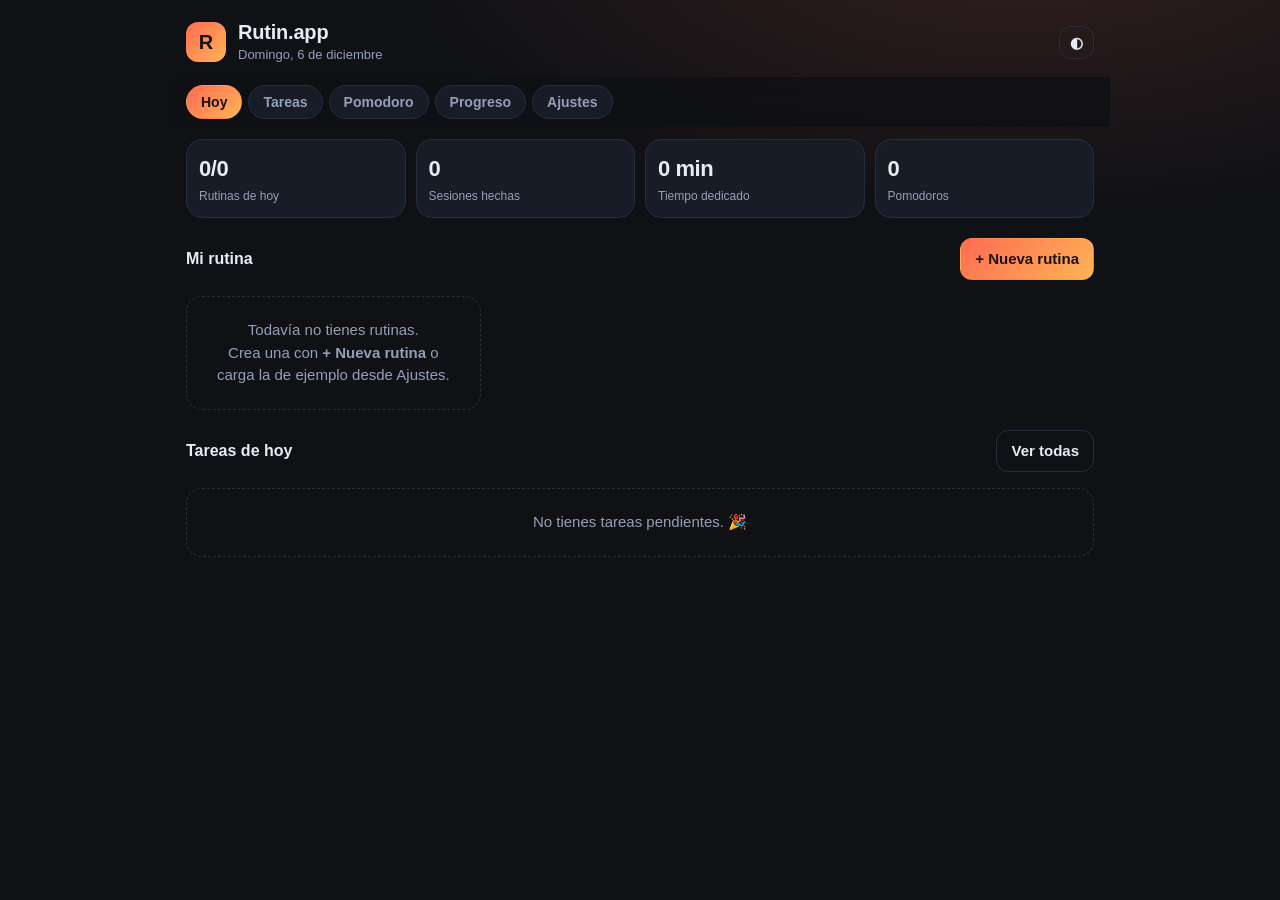
==== index.html @ 3ec1e664 "Añadir Rutin.app: rutinas por veces o por tiempo, tareas y pomodoros App web sin dependencias que gu" ====
<!doctype html>
<html lang="es" data-theme="dark">
<head>
  <meta charset="utf-8" />
  <meta name="viewport" content="width=device-width, initial-scale=1, viewport-fit=cover" />
  <title>Rutin.app — Rutinas, tareas y pomodoros</title>
  <meta name="description" content="Carga tu rutina y tus tareas pendientes. Marca hábitos por veces o por tiempo, con cuenta atrás y pomodoros." />
  <meta name="theme-color" content="#0f1115" />
  <link rel="icon" href="assets/icon.svg" type="image/svg+xml" />
  <link rel="manifest" href="manifest.json" />
  <link rel="stylesheet" href="assets/styles.css" />
</head>
<body>
  <!-- Barra de foco: visible solo cuando hay un temporizador activo -->
  <div id="focusBar" class="focus-bar" hidden>
    <div class="focus-ring">
      <svg viewBox="0 0 36 36" aria-hidden="true">
        <circle class="ring-bg" cx="18" cy="18" r="15.9155"></circle>
        <circle id="focusRingArc" class="ring-arc" cx="18" cy="18" r="15.9155"></circle>
      </svg>
      <span id="focusEmoji" class="focus-emoji">⏳</span>
    </div>
    <div class="focus-info">
      <span id="focusLabel" class="focus-label">Sesión</span>
      <strong id="focusTime" class="focus-time">00:00</strong>
      <span id="focusSub" class="focus-sub"></span>
    </div>
    <div class="focus-actions">
      <button id="focusToggle" class="btn btn-ghost" type="button">Pausar</button>
      <button id="focusDone" class="btn btn-primary" type="button">Terminar</button>
      <button id="focusCancel" class="btn btn-ghost btn-icon" type="button" title="Cancelar sesión" aria-label="Cancelar sesión">✕</button>
    </div>
  </div>

  <header class="app-header">
    <div class="brand">
      <span class="brand-mark">R</span>
      <div>
        <h1>Rutin.app</h1>
        <p id="todayLabel" class="muted"></p>
      </div>
    </div>
    <button id="themeToggle" class="btn btn-ghost btn-icon" type="button" title="Cambiar tema" aria-label="Cambiar tema">◐</button>
  </header>

  <nav class="tabs" role="tablist">
    <button class="tab is-active" role="tab" data-view="hoy">Hoy</button>
    <button class="tab" role="tab" data-view="tareas">Tareas</button>
    <button class="tab" role="tab" data-view="pomodoro">Pomodoro</button>
    <button class="tab" role="tab" data-view="stats">Progreso</button>
    <button class="tab" role="tab" data-view="ajustes">Ajustes</button>
  </nav>

  <main class="app-main">
    <!-- HOY -->
    <section id="view-hoy" class="view">
      <div class="summary" id="daySummary"></div>

      <div class="section-head">
        <h2>Mi rutina</h2>
        <button id="addRoutineBtn" class="btn btn-primary" type="button">+ Nueva rutina</button>
      </div>
      <div id="routineList" class="card-grid"></div>

      <div class="section-head">
        <h2>Tareas de hoy</h2>
        <button class="btn btn-ghost" type="button" data-goto="tareas">Ver todas</button>
      </div>
      <div id="todayTasks" class="list"></div>
    </section>

    <!-- TAREAS -->
    <section id="view-tareas" class="view" hidden>
      <form id="taskForm" class="panel form-row">
        <input id="taskTitle" type="text" placeholder="Nueva tarea pendiente…" autocomplete="off" required />
        <label class="inline-field" title="Pomodoros estimados">
          🍅
          <input id="taskEst" type="number" min="0" max="20" step="1" value="1" />
        </label>
        <button class="btn btn-primary" type="submit">Añadir</button>
      </form>

      <div class="section-head">
        <h2>Pendientes</h2>
        <div class="chips" id="taskFilters">
          <button class="chip is-active" data-filter="pendientes" type="button">Pendientes</button>
          <button class="chip" data-filter="hechas" type="button">Hechas</button>
          <button class="chip" data-filter="todas" type="button">Todas</button>
        </div>
      </div>
      <div id="taskList" class="list"></div>
    </section>

    <!-- POMODORO -->
    <section id="view-pomodoro" class="view" hidden>
      <div class="panel pomo-panel">
        <div class="pomo-dial">
          <svg viewBox="0 0 36 36" aria-hidden="true">
            <circle class="ring-bg" cx="18" cy="18" r="15.9155"></circle>
            <circle id="pomoArc" class="ring-arc" cx="18" cy="18" r="15.9155"></circle>
          </svg>
          <div class="pomo-center">
            <strong id="pomoTime">25:00</strong>
            <span id="pomoPhase" class="muted">Concentración</span>
          </div>
        </div>

        <label class="field">
          <span>Tarea en la que trabajas (opcional)</span>
          <select id="pomoTask"></select>
        </label>

        <div class="pomo-actions">
          <button id="pomoStart" class="btn btn-primary btn-lg" type="button">Empezar pomodoro</button>
          <button id="pomoBreak" class="btn btn-ghost" type="button">Descanso</button>
        </div>
        <p id="pomoMeta" class="muted center"></p>
      </div>
    </section>

    <!-- PROGRESO -->
    <section id="view-stats" class="view" hidden>
      <div class="summary" id="statsSummary"></div>
      <div class="panel">
        <h2>Últimos 7 días</h2>
        <div id="weekChart" class="chart"></div>
      </div>
      <div class="panel">
        <h2>Rachas por rutina</h2>
        <div id="streakList" class="list"></div>
      </div>
      <div class="panel">
        <h2>Historial reciente</h2>
        <div id="historyList" class="list"></div>
      </div>
    </section>

    <!-- AJUSTES -->
    <section id="view-ajustes" class="view" hidden>
      <div class="panel">
        <h2>Pomodoro</h2>
        <div class="grid-2">
          <label class="field"><span>Concentración (min)</span><input id="setWork" type="number" min="1" max="180" /></label>
          <label class="field"><span>Descanso corto (min)</span><input id="setShort" type="number" min="1" max="60" /></label>
          <label class="field"><span>Descanso largo (min)</span><input id="setLong" type="number" min="1" max="90" /></label>
          <label class="field"><span>Descanso largo cada</span><input id="setLongEvery" type="number" min="2" max="12" /></label>
        </div>
        <label class="switch"><input id="setAuto" type="checkbox" /><span>Encadenar automáticamente descansos y pomodoros</span></label>
        <label class="switch"><input id="setSound" type="checkbox" /><span>Sonido al terminar</span></label>
        <label class="switch"><input id="setNotif" type="checkbox" /><span>Notificaciones del navegador</span></label>
      </div>
      <div class="panel">
        <h2>Tus datos</h2>
        <p class="muted">Todo se guarda solo en este navegador. Exporta una copia si cambias de dispositivo.</p>
        <div class="row-actions">
          <button id="exportBtn" class="btn btn-ghost" type="button">Exportar copia</button>
          <label class="btn btn-ghost file-btn">Importar copia<input id="importInput" type="file" accept="application/json" hidden /></label>
          <button id="seedBtn" class="btn btn-ghost" type="button">Cargar rutina de ejemplo</button>
          <button id="resetBtn" class="btn btn-danger" type="button">Borrar todo</button>
        </div>
      </div>
    </section>
  </main>

  <!-- Editor de rutina -->
  <dialog id="routineDialog" class="dialog">
    <form id="routineForm" method="dialog">
      <h2 id="routineDialogTitle">Nueva rutina</h2>

      <div class="grid-2">
        <label class="field"><span>Emoji</span><input id="rEmoji" type="text" maxlength="4" value="✅" /></label>
        <label class="field field-wide"><span>Nombre</span><input id="rName" type="text" placeholder="Gimnasio, leer, meditar…" required /></label>
      </div>

      <fieldset class="field">
        <span>¿Cómo quieres registrarla?</span>
        <div class="mode-picker" id="rMode">
          <label><input type="radio" name="rmode" value="veces" checked /><b>Por veces</b><small>Pulsas el botón y suma una sesión hecha.</small></label>
          <label><input type="radio" name="rmode" value="tiempo" /><b>Por tiempo</b><small>Pulsas y arranca una cuenta atrás.</small></label>
          <label><input type="radio" name="rmode" value="ambos" /><b>Las dos</b><small>Marca rápido o cronometra, tú eliges.</small></label>
        </div>
      </fieldset>

      <div class="grid-2">
        <label class="field" id="fieldGoalCount"><span>Veces al día</span><input id="rGoalCount" type="number" min="1" max="50" value="1" /></label>
        <label class="field" id="fieldMinutes"><span>Minutos por sesión</span><input id="rMinutes" type="number" min="1" max="600" value="30" /></label>
        <label class="field" id="fieldGoalMinutes"><span>Meta diaria (min)</span><input id="rGoalMinutes" type="number" min="1" max="1440" value="30" /></label>
      </div>

      <fieldset class="field">
        <span>Días</span>
        <div class="days" id="rDays"></div>
      </fieldset>

      <div class="dialog-actions">
        <button id="rDelete" class="btn btn-danger" type="button" hidden>Eliminar</button>
        <span class="spacer"></span>
        <button class="btn btn-ghost" type="button" data-close>Cancelar</button>
        <button class="btn btn-primary" type="submit">Guardar</button>
      </div>
    </form>
  </dialog>

  <div id="toast" class="toast" hidden></div>

  <script src="src/store.js"></script>
  <script src="src/timer.js"></script>
  <script src="src/ui.js"></script>
  <script src="src/app.js"></script>
</body>
</html>
---- assets/styles.css ----
/* Rutin.app — hoja de estilos única. Tema oscuro por defecto, claro con [data-theme="light"]. */

:root {
  --bg: #0f1115;
  --bg-soft: #161a22;
  --panel: #171c26;
  --panel-2: #1e2431;
  --line: #262d3b;
  --text: #e8ecf4;
  --muted: #94a0b8;
  --accent: #ff6b52;
  --accent-2: #ffb457;
  --ok: #3ddc97;
  --info: #5aa9ff;
  --danger: #ff5f6d;
  --radius: 16px;
  --shadow: 0 10px 30px rgba(0, 0, 0, .35);
}

[data-theme="light"] {
  --bg: #f5f6fa;
  --bg-soft: #ffffff;
  --panel: #ffffff;
  --panel-2: #f0f2f8;
  --line: #e2e6f0;
  --text: #182031;
  --muted: #5f6b83;
  --shadow: 0 10px 30px rgba(24, 32, 49, .08);
}

* { box-sizing: border-box; }

/* Las reglas de display (grid/flex) pisarían el atributo hidden: lo forzamos. */
[hidden] { display: none !important; }

body {
  margin: 0;
  padding: 0 0 48px;
  background: radial-gradient(1100px 520px at 80% -10%, rgba(255, 107, 82, .16), transparent 60%), var(--bg);
  color: var(--text);
  font: 15px/1.5 -apple-system, BlinkMacSystemFont, "Segoe UI", Roboto, Ubuntu, sans-serif;
  min-height: 100vh;
}

h1, h2, h3 { margin: 0; line-height: 1.25; }
h1 { font-size: 20px; letter-spacing: -.01em; }
h2 { font-size: 16px; }
p { margin: 0; }
.muted { color: var(--muted); font-size: 13px; }
.center { text-align: center; }
.spacer { flex: 1; }

/* ---------- Cabecera y navegación ---------- */
.app-header {
  display: flex; align-items: center; justify-content: space-between; gap: 12px;
  max-width: 940px; margin: 0 auto; padding: 20px 16px 12px;
}
.brand { display: flex; align-items: center; gap: 12px; }
.brand-mark {
  display: grid; place-items: center; width: 40px; height: 40px; border-radius: 12px;
  background: linear-gradient(135deg, var(--accent), var(--accent-2));
  color: #1a1206; font-weight: 800; font-size: 20px;
}

.tabs {
  position: sticky; top: 0; z-index: 20;
  display: flex; gap: 6px; overflow-x: auto; scrollbar-width: none;
  max-width: 940px; margin: 0 auto; padding: 8px 16px;
  background: color-mix(in srgb, var(--bg) 88%, transparent);
  backdrop-filter: blur(10px);
}
.tabs::-webkit-scrollbar { display: none; }
.tab {
  flex: 0 0 auto; padding: 8px 14px; border-radius: 999px; cursor: pointer;
  border: 1px solid var(--line); background: var(--panel); color: var(--muted);
  font-size: 14px; font-weight: 600;
}
.tab.is-active { color: var(--text); border-color: transparent; background: linear-gradient(135deg, var(--accent), var(--accent-2)); color: #1a1206; }

.app-main { max-width: 940px; margin: 0 auto; padding: 12px 16px; }
.view { display: grid; gap: 16px; }

.section-head { display: flex; align-items: center; justify-content: space-between; gap: 12px; margin-top: 4px; }

/* ---------- Piezas base ---------- */
.panel {
  background: var(--panel); border: 1px solid var(--line); border-radius: var(--radius);
  padding: 16px; display: grid; gap: 12px; box-shadow: var(--shadow);
}

.btn {
  border: 1px solid transparent; border-radius: 12px; padding: 9px 14px; cursor: pointer;
  font: inherit; font-weight: 600; color: var(--text); background: var(--panel-2);
  transition: transform .06s ease, filter .15s ease;
}
.btn:hover { filter: brightness(1.08); }
.btn:active { transform: translateY(1px); }
.btn-primary { background: linear-gradient(135deg, var(--accent), var(--accent-2)); color: #1a1206; }
.btn-ghost { background: transparent; border-color: var(--line); color: var(--text); }
.btn-danger { background: transparent; border-color: color-mix(in srgb, var(--danger) 50%, transparent); color: var(--danger); }
.btn-icon { padding: 8px 10px; line-height: 1; }
.btn-lg { padding: 13px 22px; font-size: 16px; }
.btn:disabled { opacity: .5; cursor: not-allowed; }

.chips { display: flex; gap: 6px; }
.chip {
  border: 1px solid var(--line); background: transparent; color: var(--muted);
  border-radius: 999px; padding: 5px 12px; font: inherit; font-size: 13px; cursor: pointer;
}
.chip.is-active { color: var(--text); border-color: var(--accent); }

.field { display: grid; gap: 6px; font-size: 13px; color: var(--muted); }
.field-wide { grid-column: span 2; }
fieldset.field { border: 0; padding: 0; margin: 0; }
input[type="text"], input[type="number"], input[type="date"], select, textarea {
  width: 100%; padding: 10px 12px; border-radius: 12px; font: inherit;
  background: var(--bg-soft); border: 1px solid var(--line); color: var(--text);
}
input:focus-visible, select:focus-visible, button:focus-visible, .tab:focus-visible {
  outline: 2px solid var(--accent); outline-offset: 2px;
}
.grid-2 { display: grid; grid-template-columns: 1fr 1fr; gap: 12px; }
.switch { display: flex; align-items: center; gap: 10px; font-size: 14px; color: var(--text); cursor: pointer; }
.switch input { width: 18px; height: 18px; accent-color: var(--accent); }
.row-actions { display: flex; flex-wrap: wrap; gap: 8px; }
.file-btn { display: inline-flex; align-items: center; }

.form-row { grid-template-columns: 1fr auto auto; align-items: center; }
.inline-field { display: flex; align-items: center; gap: 6px; color: var(--muted); }
.inline-field input { width: 68px; }

/* ---------- Resumen del día ---------- */
.summary { display: grid; grid-template-columns: repeat(4, 1fr); gap: 10px; }
.stat {
  background: var(--panel); border: 1px solid var(--line); border-radius: var(--radius);
  padding: 12px; display: grid; gap: 2px;
}
.stat b { font-size: 22px; letter-spacing: -.02em; }
.stat span { color: var(--muted); font-size: 12px; }

/* ---------- Tarjetas de rutina ---------- */
.card-grid { display: grid; grid-template-columns: repeat(auto-fill, minmax(260px, 1fr)); gap: 12px; }
.routine {
  background: var(--panel); border: 1px solid var(--line); border-radius: var(--radius);
  padding: 14px; display: grid; gap: 10px; box-shadow: var(--shadow); position: relative;
}
.routine.is-done { border-color: color-mix(in srgb, var(--ok) 55%, transparent); }
.routine.is-running { border-color: var(--accent); }
.routine-top { display: flex; align-items: flex-start; gap: 10px; }
.routine-emoji { font-size: 26px; line-height: 1.1; }
.routine-name { font-weight: 700; }
.routine-goal { color: var(--muted); font-size: 12px; }
.routine-edit {
  position: absolute; top: 10px; right: 10px; background: transparent; border: 0;
  color: var(--muted); cursor: pointer; font-size: 15px; padding: 4px;
}
.progress { height: 8px; border-radius: 999px; background: var(--panel-2); overflow: hidden; }
.progress > i { display: block; height: 100%; background: linear-gradient(90deg, var(--accent), var(--accent-2)); border-radius: 999px; transition: width .3s ease; }
.routine.is-done .progress > i { background: var(--ok); }
.routine-actions { display: flex; flex-wrap: wrap; gap: 8px; }
.routine-actions .btn { flex: 1 1 auto; }
.badge {
  display: inline-flex; align-items: center; gap: 4px; font-size: 11px; font-weight: 700;
  padding: 3px 8px; border-radius: 999px; background: var(--panel-2); color: var(--muted);
}
.badge.ok { background: color-mix(in srgb, var(--ok) 20%, transparent); color: var(--ok); }
.badge.run { background: color-mix(in srgb, var(--accent) 22%, transparent); color: var(--accent); }

/* ---------- Listas ---------- */
.list { display: grid; gap: 8px; }
.item {
  display: flex; align-items: center; gap: 12px; padding: 12px 14px;
  background: var(--panel); border: 1px solid var(--line); border-radius: 14px;
}
.item.is-done .item-title { text-decoration: line-through; color: var(--muted); }
.item-main { flex: 1; min-width: 0; display: grid; gap: 2px; }
.item-title { font-weight: 600; overflow: hidden; text-overflow: ellipsis; white-space: nowrap; }
.item input[type="checkbox"] { width: 20px; height: 20px; accent-color: var(--ok); flex: 0 0 auto; }
.item-actions { display: flex; gap: 6px; flex: 0 0 auto; }
.empty {
  border: 1px dashed var(--line); border-radius: var(--radius); padding: 22px;
  text-align: center; color: var(--muted);
}

/* ---------- Barra de foco ---------- */
/* Barra flotante inferior: se ve siempre, sin pelearse con las pestañas fijas de arriba. */
.focus-bar {
  position: fixed; z-index: 40; bottom: 12px; left: 50%; transform: translateX(-50%);
  width: min(940px, calc(100vw - 24px));
  display: flex; align-items: center; gap: 14px; padding: 12px 14px;
  border: 1px solid color-mix(in srgb, var(--accent) 45%, var(--line));
  border-radius: var(--radius); background: var(--panel);
  box-shadow: var(--shadow);
}
.focus-ring, .pomo-dial { position: relative; }
.focus-ring { width: 54px; height: 54px; flex: 0 0 auto; }
.focus-ring svg, .pomo-dial svg { transform: rotate(-90deg); width: 100%; height: 100%; }
.ring-bg { fill: none; stroke: var(--panel-2); stroke-width: 3; }
.ring-arc {
  fill: none; stroke: url(#g); stroke: var(--accent); stroke-width: 3; stroke-linecap: round;
  stroke-dasharray: 100 100; transition: stroke-dashoffset .3s linear;
}
.focus-emoji { position: absolute; inset: 0; display: grid; place-items: center; font-size: 20px; }
.focus-info { display: grid; gap: 1px; min-width: 0; flex: 1; }
.focus-label { font-size: 12px; color: var(--muted); }
.focus-time { font-size: 26px; font-variant-numeric: tabular-nums; letter-spacing: -.02em; }
.focus-sub { font-size: 12px; color: var(--muted); overflow: hidden; text-overflow: ellipsis; white-space: nowrap; }
.focus-actions { display: flex; gap: 6px; flex-wrap: wrap; justify-content: flex-end; }

/* ---------- Pomodoro ---------- */
.pomo-panel { justify-items: center; }
.pomo-dial { width: min(260px, 70vw); aspect-ratio: 1; }
.pomo-dial .ring-bg, .pomo-dial .ring-arc { stroke-width: 1.6; }
.pomo-center { position: absolute; inset: 0; display: grid; place-content: center; text-align: center; gap: 4px; }
.pomo-center strong { font-size: 44px; font-variant-numeric: tabular-nums; letter-spacing: -.03em; }
.pomo-panel .field, .pomo-actions { width: min(420px, 100%); }
.pomo-actions { display: flex; gap: 8px; justify-content: center; }

/* ---------- Gráfico semanal ---------- */
.chart { display: grid; grid-template-columns: repeat(7, 1fr); gap: 10px; align-items: end; min-height: 150px; }
.bar { display: grid; gap: 6px; justify-items: center; align-content: end; height: 100%; }
.bar-fill {
  width: 100%; max-width: 42px; min-height: 4px; border-radius: 8px 8px 4px 4px;
  background: linear-gradient(180deg, var(--accent), var(--accent-2));
}
.bar-fill.dim { background: var(--panel-2); }
.bar small { color: var(--muted); font-size: 11px; }

/* ---------- Diálogo ---------- */
.dialog {
  width: min(560px, calc(100vw - 24px)); border: 1px solid var(--line); border-radius: var(--radius);
  background: var(--panel); color: var(--text); padding: 0; box-shadow: var(--shadow);
}
.dialog::backdrop { background: rgba(4, 6, 12, .6); backdrop-filter: blur(3px); }
.dialog form { display: grid; gap: 14px; padding: 18px; }
.dialog-actions { display: flex; gap: 8px; align-items: center; }
.mode-picker { display: grid; gap: 8px; }
.mode-picker label {
  display: grid; grid-template-columns: auto 1fr; gap: 4px 10px; align-items: center;
  border: 1px solid var(--line); border-radius: 12px; padding: 10px 12px; cursor: pointer; color: var(--text);
}
.mode-picker input { accent-color: var(--accent); }
.mode-picker small { grid-column: 2; color: var(--muted); }
.mode-picker label:has(input:checked) { border-color: var(--accent); background: color-mix(in srgb, var(--accent) 10%, transparent); }
.days { display: flex; flex-wrap: wrap; gap: 6px; }
.day-btn {
  width: 42px; padding: 8px 0; border-radius: 10px; cursor: pointer; font: inherit; font-size: 13px;
  border: 1px solid var(--line); background: transparent; color: var(--muted);
}
.day-btn.is-on { border-color: var(--accent); color: var(--text); background: color-mix(in srgb, var(--accent) 14%, transparent); }

/* ---------- Toast ---------- */
.toast {
  position: fixed; left: 50%; bottom: 22px; transform: translateX(-50%);
  background: var(--panel-2); border: 1px solid var(--line); color: var(--text);
  padding: 10px 16px; border-radius: 999px; box-shadow: var(--shadow); z-index: 60; font-size: 14px;
}
.toast[hidden] { display: none; }

body.has-session { padding-bottom: 150px; }
body.has-session .toast { bottom: 148px; }

@media (max-width: 640px) {
  .summary { grid-template-columns: repeat(2, 1fr); }
  .grid-2 { grid-template-columns: 1fr; }
  .field-wide { grid-column: span 1; }
  .form-row { grid-template-columns: 1fr; }
  .focus-bar { flex-wrap: wrap; }
  .focus-actions { width: 100%; }
  .focus-actions .btn { flex: 1; }
  body.has-session { padding-bottom: 190px; }
  body.has-session .toast { bottom: 188px; }
}

@media (prefers-reduced-motion: reduce) {
  * { transition: none !important; }
}
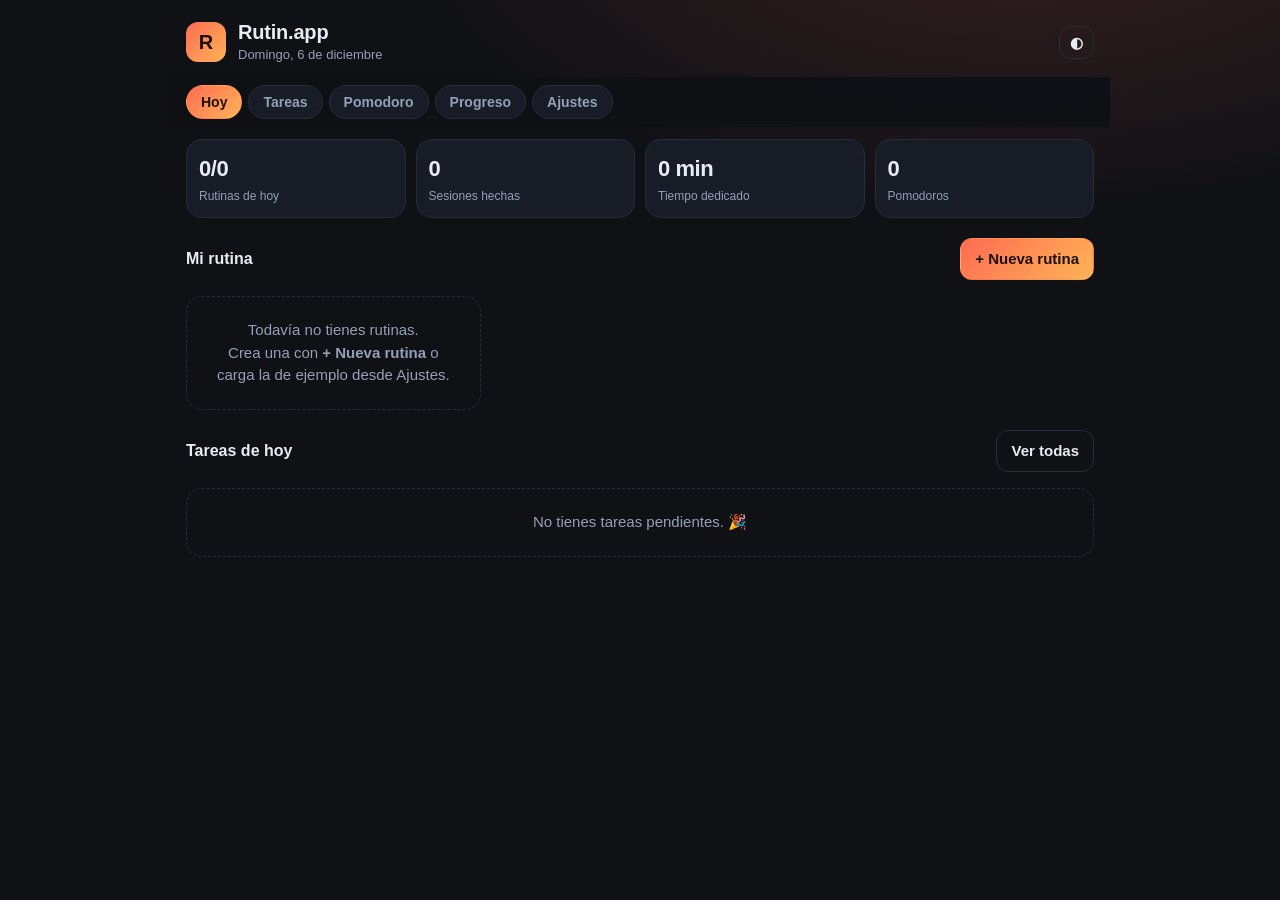
==== commit 8c148965: "Preparar la app para usarla como app instalada en iPhone Portada a iOS como PWA instalable desde Saf" ====
--- a/index.html
+++ b/index.html
@@ -5,9 +5,32 @@
   <meta name="viewport" content="width=device-width, initial-scale=1, viewport-fit=cover" />
   <title>Rutin.app — Rutinas, tareas y pomodoros</title>
   <meta name="description" content="Carga tu rutina y tus tareas pendientes. Marca hábitos por veces o por tiempo, con cuenta atrás y pomodoros." />
-  <meta name="theme-color" content="#0f1115" />
+  <meta name="theme-color" content="#0f1115" id="themeColorMeta" />
+  <meta name="format-detection" content="telephone=no" />
+  <meta name="color-scheme" content="dark light" />
+
+  <!-- Pantalla completa al abrirla desde la pantalla de inicio (iOS y Android) -->
+  <meta name="apple-mobile-web-app-capable" content="yes" />
+  <meta name="mobile-web-app-capable" content="yes" />
+  <meta name="apple-mobile-web-app-status-bar-style" content="default" />
+  <meta name="apple-mobile-web-app-title" content="Rutin.app" />
+
   <link rel="icon" href="assets/icon.svg" type="image/svg+xml" />
+  <link rel="icon" href="assets/icons/icon-192.png" sizes="192x192" type="image/png" />
+  <link rel="apple-touch-icon" href="assets/icons/icon-180.png" sizes="180x180" />
   <link rel="manifest" href="manifest.json" />
+
+  <!-- Pantallas de arranque de iOS (generadas con tools/generate-assets.js) -->
+  <link rel="apple-touch-startup-image" href="assets/splash/splash-440x956@3x.png" media="(device-width: 440px) and (device-height: 956px) and (-webkit-device-pixel-ratio: 3)" />
+  <link rel="apple-touch-startup-image" href="assets/splash/splash-430x932@3x.png" media="(device-width: 430px) and (device-height: 932px) and (-webkit-device-pixel-ratio: 3)" />
+  <link rel="apple-touch-startup-image" href="assets/splash/splash-402x874@3x.png" media="(device-width: 402px) and (device-height: 874px) and (-webkit-device-pixel-ratio: 3)" />
+  <link rel="apple-touch-startup-image" href="assets/splash/splash-393x852@3x.png" media="(device-width: 393px) and (device-height: 852px) and (-webkit-device-pixel-ratio: 3)" />
+  <link rel="apple-touch-startup-image" href="assets/splash/splash-390x844@3x.png" media="(device-width: 390px) and (device-height: 844px) and (-webkit-device-pixel-ratio: 3)" />
+  <link rel="apple-touch-startup-image" href="assets/splash/splash-428x926@3x.png" media="(device-width: 428px) and (device-height: 926px) and (-webkit-device-pixel-ratio: 3)" />
+  <link rel="apple-touch-startup-image" href="assets/splash/splash-414x896@2x.png" media="(device-width: 414px) and (device-height: 896px) and (-webkit-device-pixel-ratio: 2)" />
+  <link rel="apple-touch-startup-image" href="assets/splash/splash-375x812@3x.png" media="(device-width: 375px) and (device-height: 812px) and (-webkit-device-pixel-ratio: 3)" />
+  <link rel="apple-touch-startup-image" href="assets/splash/splash-375x667@2x.png" media="(device-width: 375px) and (device-height: 667px) and (-webkit-device-pixel-ratio: 2)" />
+
   <link rel="stylesheet" href="assets/styles.css" />
 </head>
 <body>
@@ -50,6 +73,21 @@
     <button class="tab" role="tab" data-view="stats">Progreso</button>
     <button class="tab" role="tab" data-view="ajustes">Ajustes</button>
   </nav>
+
+  <div id="installHint" class="install-hint" hidden>
+    <span class="install-icon">📲</span>
+    <p>
+      <b>Instálala en tu iPhone:</b> toca
+      <svg class="ios-share" viewBox="0 0 24 24" role="img" aria-label="el botón Compartir">
+        <path d="M12 3v12M12 3l-3.2 3.2M12 3l3.2 3.2" fill="none" stroke="currentColor" stroke-width="1.9"
+              stroke-linecap="round" stroke-linejoin="round"/>
+        <path d="M7 10H5.5A1.5 1.5 0 0 0 4 11.5v8A1.5 1.5 0 0 0 5.5 21h13a1.5 1.5 0 0 0 1.5-1.5v-8A1.5 1.5 0 0 0 18.5 10H17"
+              fill="none" stroke="currentColor" stroke-width="1.9" stroke-linecap="round" stroke-linejoin="round"/>
+      </svg> <b>Compartir</b> y luego
+      <b>Añadir a pantalla de inicio</b>. Se abrirá a pantalla completa, como una app.
+    </p>
+    <button id="installHintClose" class="btn btn-ghost btn-icon" type="button" aria-label="Cerrar aviso">✕</button>
+  </div>
 
   <main class="app-main">
     <!-- HOY -->
@@ -201,6 +239,21 @@
     </form>
   </dialog>
 
+  <dialog id="durationDialog" class="dialog sheet">
+    <form id="durationForm" method="dialog">
+      <h2 id="durationTitle">¿Cuánto tiempo?</h2>
+      <div class="chips wrap" id="durationChips"></div>
+      <label class="field">
+        <span>Otra duración (minutos)</span>
+        <input id="durationInput" type="number" inputmode="numeric" min="1" max="600" step="1" value="30" />
+      </label>
+      <div class="dialog-actions">
+        <button class="btn btn-ghost" type="button" data-close>Cancelar</button>
+        <button class="btn btn-primary" type="submit">Empezar</button>
+      </div>
+    </form>
+  </dialog>
+
   <div id="toast" class="toast" hidden></div>
 
   <script src="src/store.js"></script>
--- a/assets/styles.css
+++ b/assets/styles.css
@@ -33,9 +33,25 @@
 /* Las reglas de display (grid/flex) pisarían el atributo hidden: lo forzamos. */
 [hidden] { display: none !important; }
 
+/* --- Comportamiento táctil (iOS) --- */
+html {
+  -webkit-text-size-adjust: 100%;        /* Safari no reescala el texto al girar */
+  height: -webkit-fill-available;
+}
+button, .tab, .chip, .day-btn, .item, .routine {
+  -webkit-tap-highlight-color: transparent;
+  touch-action: manipulation;            /* sin zoom por doble toque */
+}
+button, .tab, .chip, .day-btn, .brand-mark, .routine-emoji, .stat b {
+  -webkit-user-select: none; user-select: none; -webkit-touch-callout: none;
+}
+/* Safari hace zoom al enfocar un campo de menos de 16px: ver la regla de los campos. */
+
 body {
   margin: 0;
-  padding: 0 0 48px;
+  /* env(safe-area-inset-*) evita el notch, la Dynamic Island y la barra de inicio. */
+  padding: 0 env(safe-area-inset-right) calc(48px + env(safe-area-inset-bottom)) env(safe-area-inset-left);
+  overscroll-behavior-y: contain;        /* sin rebote que recargue la página */
   background: radial-gradient(1100px 520px at 80% -10%, rgba(255, 107, 82, .16), transparent 60%), var(--bg);
   color: var(--text);
   font: 15px/1.5 -apple-system, BlinkMacSystemFont, "Segoe UI", Roboto, Ubuntu, sans-serif;
@@ -53,7 +69,8 @@
 /* ---------- Cabecera y navegación ---------- */
 .app-header {
   display: flex; align-items: center; justify-content: space-between; gap: 12px;
-  max-width: 940px; margin: 0 auto; padding: 20px 16px 12px;
+  max-width: 940px; margin: 0 auto;
+  padding: calc(20px + env(safe-area-inset-top)) 16px 12px;
 }
 .brand { display: flex; align-items: center; gap: 12px; }
 .brand-mark {
@@ -66,7 +83,7 @@
   position: sticky; top: 0; z-index: 20;
   display: flex; gap: 6px; overflow-x: auto; scrollbar-width: none;
   max-width: 940px; margin: 0 auto; padding: 8px 16px;
-  background: color-mix(in srgb, var(--bg) 88%, transparent);
+  background: color-mix(in srgb, var(--bg) 92%, transparent);
   backdrop-filter: blur(10px);
 }
 .tabs::-webkit-scrollbar { display: none; }
@@ -113,7 +130,9 @@
 .field-wide { grid-column: span 2; }
 fieldset.field { border: 0; padding: 0; margin: 0; }
 input[type="text"], input[type="number"], input[type="date"], select, textarea {
-  width: 100%; padding: 10px 12px; border-radius: 12px; font: inherit;
+  width: 100%; padding: 10px 12px; border-radius: 12px;
+  font: inherit;
+  font-size: 16px;   /* debe ir tras el atajo `font`: por debajo de 16px Safari hace zoom */
   background: var(--bg-soft); border: 1px solid var(--line); color: var(--text);
 }
 input:focus-visible, select:focus-visible, button:focus-visible, .tab:focus-visible {
@@ -185,8 +204,9 @@
 /* ---------- Barra de foco ---------- */
 /* Barra flotante inferior: se ve siempre, sin pelearse con las pestañas fijas de arriba. */
 .focus-bar {
-  position: fixed; z-index: 40; bottom: 12px; left: 50%; transform: translateX(-50%);
-  width: min(940px, calc(100vw - 24px));
+  position: fixed; z-index: 40; left: 50%; transform: translateX(-50%);
+  bottom: calc(12px + env(safe-area-inset-bottom));
+  width: min(940px, calc(100vw - 24px - env(safe-area-inset-left) - env(safe-area-inset-right)));
   display: flex; align-items: center; gap: 14px; padding: 12px 14px;
   border: 1px solid color-mix(in srgb, var(--accent) 45%, var(--line));
   border-radius: var(--radius); background: var(--panel);
@@ -251,14 +271,15 @@
 
 /* ---------- Toast ---------- */
 .toast {
-  position: fixed; left: 50%; bottom: 22px; transform: translateX(-50%);
+  position: fixed; left: 50%; transform: translateX(-50%);
+  bottom: calc(22px + env(safe-area-inset-bottom));
   background: var(--panel-2); border: 1px solid var(--line); color: var(--text);
   padding: 10px 16px; border-radius: 999px; box-shadow: var(--shadow); z-index: 60; font-size: 14px;
 }
 .toast[hidden] { display: none; }
 
-body.has-session { padding-bottom: 150px; }
-body.has-session .toast { bottom: 148px; }
+body.has-session { padding-bottom: calc(150px + env(safe-area-inset-bottom)); }
+body.has-session .toast { bottom: calc(148px + env(safe-area-inset-bottom)); }
 
 @media (max-width: 640px) {
   .summary { grid-template-columns: repeat(2, 1fr); }
@@ -268,10 +289,61 @@
   .focus-bar { flex-wrap: wrap; }
   .focus-actions { width: 100%; }
   .focus-actions .btn { flex: 1; }
-  body.has-session { padding-bottom: 190px; }
-  body.has-session .toast { bottom: 188px; }
+  body.has-session { padding-bottom: calc(190px + env(safe-area-inset-bottom)); }
+  body.has-session .toast { bottom: calc(188px + env(safe-area-inset-bottom)); }
 }
 
 @media (prefers-reduced-motion: reduce) {
   * { transition: none !important; }
 }
+
+/* ---------- Añadidos para iOS ---------- */
+
+/* Objetivos táctiles de 44 px, el mínimo que recomienda Apple. */
+@media (pointer: coarse) {
+  .btn { min-height: 44px; padding: 11px 16px; }
+  .btn-icon { min-width: 44px; }
+  .tab { min-height: 40px; }
+  .chip { min-height: 36px; }
+  .day-btn { min-height: 44px; width: 46px; }
+  .item input[type="checkbox"] { width: 24px; height: 24px; }
+  .routine-edit { padding: 10px; font-size: 18px; top: 4px; right: 4px; }
+}
+
+/* Aviso para añadir a la pantalla de inicio (solo Safari en iOS, y descartable). */
+.install-hint {
+  display: flex; align-items: flex-start; gap: 12px;
+  max-width: 940px; margin: 8px auto 0; padding: 12px 14px;
+  background: var(--panel); border: 1px solid var(--line); border-radius: var(--radius);
+  box-shadow: var(--shadow);
+}
+.install-hint p { font-size: 13px; color: var(--muted); line-height: 1.45; }
+.install-hint b { color: var(--text); }
+.install-icon { font-size: 20px; line-height: 1.2; }
+.ios-share {
+  width: 15px; height: 15px; vertical-align: -2px; color: var(--info);
+}
+
+/* Hojas inferiores: el patrón que espera un móvil, y diálogo centrado en pantallas grandes. */
+.sheet .chips.wrap { flex-wrap: wrap; }
+.sheet .chip { padding: 10px 14px; font-size: 15px; }
+.sheet .chip.is-active { background: color-mix(in srgb, var(--accent) 16%, transparent); color: var(--text); }
+
+@media (max-width: 640px) {
+  .dialog {
+    width: 100vw; max-width: 100vw; max-height: 92vh;
+    margin: auto auto 0; border-radius: 22px 22px 0 0; border-bottom: 0;
+    animation: sheet-up .22s ease-out;
+  }
+  .dialog form { padding: 18px 18px calc(24px + env(safe-area-inset-bottom)); }
+  .dialog-actions .btn { flex: 1; }
+  .install-hint { margin: 8px 16px 0; }
+}
+
+@keyframes sheet-up { from { transform: translateY(18px); opacity: .6; } to { transform: none; opacity: 1; } }
+
+/* En modo app instalada no hay barra de Safari: el aviso sobra y el encabezado se aprieta. */
+@media (display-mode: standalone) {
+  .install-hint { display: none !important; }
+  .app-header { padding-top: calc(12px + env(safe-area-inset-top)); }
+}
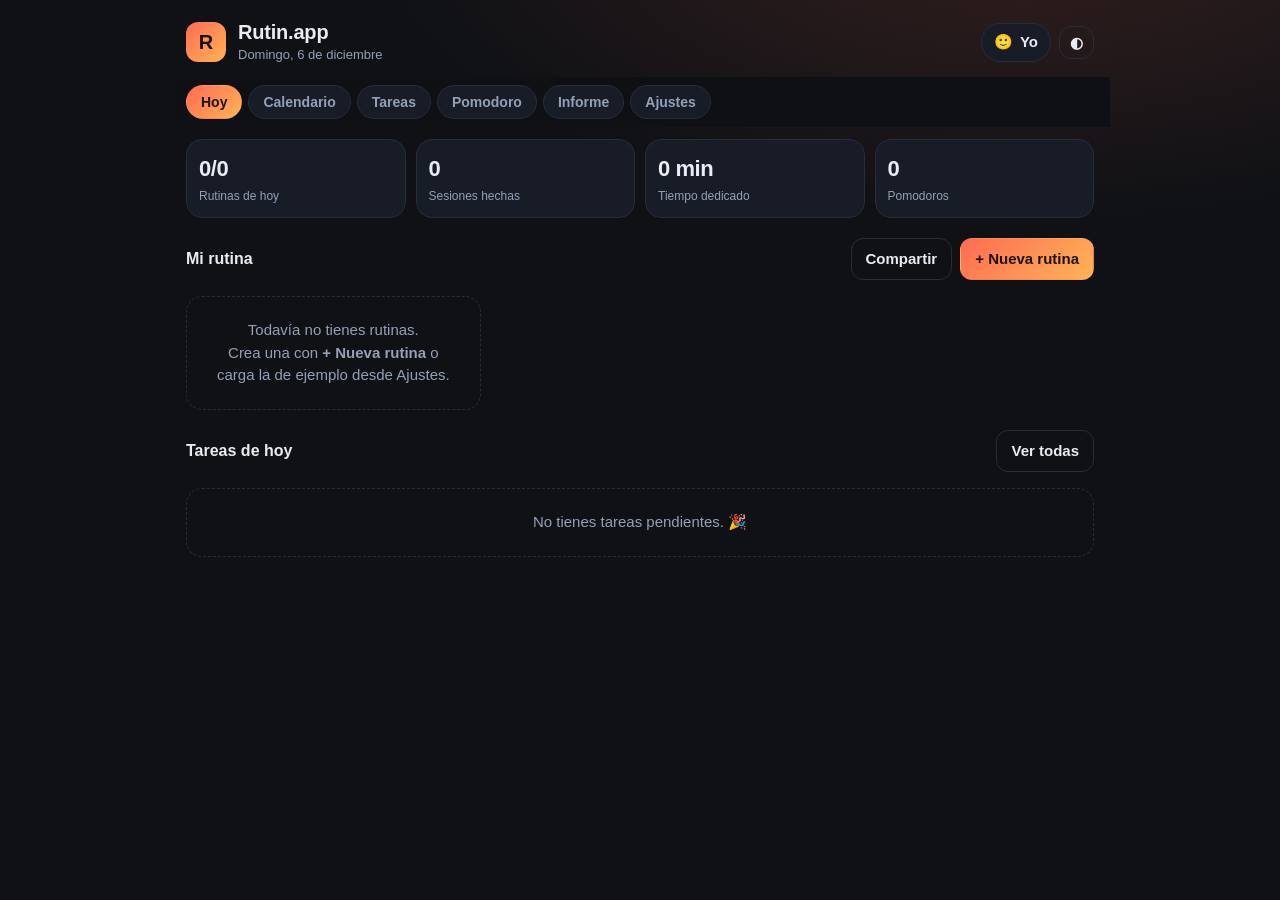
==== commit 637f1b18: "Añadir calendario, informes por periodo y perfiles con rutinas compartidas Calendario - Vista mensua" ====
--- a/index.html
+++ b/index.html
@@ -63,14 +63,21 @@
         <p id="todayLabel" class="muted"></p>
       </div>
     </div>
-    <button id="themeToggle" class="btn btn-ghost btn-icon" type="button" title="Cambiar tema" aria-label="Cambiar tema">◐</button>
+    <div class="header-actions">
+      <button id="profileBtn" class="profile-chip" type="button" title="Cambiar de perfil">
+        <span id="profileEmoji">🙂</span>
+        <span id="profileName">Yo</span>
+      </button>
+      <button id="themeToggle" class="btn btn-ghost btn-icon" type="button" title="Cambiar tema" aria-label="Cambiar tema">◐</button>
+    </div>
   </header>
 
   <nav class="tabs" role="tablist">
     <button class="tab is-active" role="tab" data-view="hoy">Hoy</button>
+    <button class="tab" role="tab" data-view="calendario">Calendario</button>
     <button class="tab" role="tab" data-view="tareas">Tareas</button>
     <button class="tab" role="tab" data-view="pomodoro">Pomodoro</button>
-    <button class="tab" role="tab" data-view="stats">Progreso</button>
+    <button class="tab" role="tab" data-view="informe">Informe</button>
     <button class="tab" role="tab" data-view="ajustes">Ajustes</button>
   </nav>
 
@@ -96,7 +103,10 @@
 
       <div class="section-head">
         <h2>Mi rutina</h2>
-        <button id="addRoutineBtn" class="btn btn-primary" type="button">+ Nueva rutina</button>
+        <div class="row-actions">
+          <button id="shareRoutinesBtn" class="btn btn-ghost" type="button">Compartir</button>
+          <button id="addRoutineBtn" class="btn btn-primary" type="button">+ Nueva rutina</button>
+        </div>
       </div>
       <div id="routineList" class="card-grid"></div>
 
@@ -105,6 +115,25 @@
         <button class="btn btn-ghost" type="button" data-goto="tareas">Ver todas</button>
       </div>
       <div id="todayTasks" class="list"></div>
+    </section>
+
+    <!-- CALENDARIO -->
+    <section id="view-calendario" class="view" hidden>
+      <div class="panel">
+        <div class="period-head">
+          <button id="calPrev" class="btn btn-ghost btn-icon" type="button" aria-label="Mes anterior">‹</button>
+          <h2 id="calLabel">Mes</h2>
+          <button id="calNext" class="btn btn-ghost btn-icon" type="button" aria-label="Mes siguiente">›</button>
+          <span class="spacer"></span>
+          <button id="calToday" class="btn btn-ghost" type="button">Hoy</button>
+        </div>
+        <div class="cal-weekdays" id="calWeekdays" aria-hidden="true"></div>
+        <div class="cal-grid" id="calGrid"></div>
+        <p class="muted cal-legend">
+          El relleno de cada día indica cuántas rutinas cumpliste de las que tocaban. Toca un día para ver el detalle.
+        </p>
+      </div>
+      <div class="panel" id="calDetail"></div>
     </section>
 
     <!-- TAREAS -->
@@ -156,20 +185,37 @@
       </div>
     </section>
 
-    <!-- PROGRESO -->
-    <section id="view-stats" class="view" hidden>
-      <div class="summary" id="statsSummary"></div>
-      <div class="panel">
-        <h2>Últimos 7 días</h2>
-        <div id="weekChart" class="chart"></div>
-      </div>
-      <div class="panel">
-        <h2>Rachas por rutina</h2>
-        <div id="streakList" class="list"></div>
-      </div>
-      <div class="panel">
-        <h2>Historial reciente</h2>
-        <div id="historyList" class="list"></div>
+    <!-- INFORME -->
+    <section id="view-informe" class="view" hidden>
+      <div class="panel">
+        <div class="chips wrap" id="periodChips">
+          <button class="chip" data-period="dia" type="button">Día</button>
+          <button class="chip is-active" data-period="mes" type="button">Mes</button>
+          <button class="chip" data-period="anio" type="button">Año</button>
+          <button class="chip" data-period="todo" type="button">Hasta ahora</button>
+        </div>
+        <div class="period-head">
+          <button id="repPrev" class="btn btn-ghost btn-icon" type="button" aria-label="Periodo anterior">‹</button>
+          <h2 id="repLabel">Periodo</h2>
+          <button id="repNext" class="btn btn-ghost btn-icon" type="button" aria-label="Periodo siguiente">›</button>
+        </div>
+      </div>
+
+      <div class="summary" id="repSummary"></div>
+
+      <div class="panel">
+        <h2 id="repChartTitle">Actividad</h2>
+        <div class="chart-scroll"><div id="repChart" class="chart"></div></div>
+      </div>
+
+      <div class="panel">
+        <h2>Rutina a rutina</h2>
+        <div id="repRoutines" class="list"></div>
+      </div>
+
+      <div class="panel">
+        <h2>Historial del periodo</h2>
+        <div id="repHistory" class="list"></div>
       </div>
     </section>
 
@@ -187,6 +233,23 @@
         <label class="switch"><input id="setSound" type="checkbox" /><span>Sonido al terminar</span></label>
         <label class="switch"><input id="setNotif" type="checkbox" /><span>Notificaciones del navegador</span></label>
       </div>
+      <div class="panel">
+        <h2>Perfiles</h2>
+        <p class="muted">Cada perfil guarda sus propias rutinas, tareas e historial en este dispositivo.</p>
+        <div class="row-actions">
+          <button id="manageProfilesBtn" class="btn btn-ghost" type="button">Gestionar perfiles</button>
+        </div>
+      </div>
+
+      <div class="panel">
+        <h2>Rutinas compartidas</h2>
+        <p class="muted">Pega aquí el código que te haya pasado otra persona para añadir sus rutinas.</p>
+        <form id="importCodeForm" class="form-row">
+          <input id="importCodeInput" type="text" placeholder="Pega el código o el enlace…" autocomplete="off" />
+          <button class="btn btn-primary" type="submit">Añadir</button>
+        </form>
+      </div>
+
       <div class="panel">
         <h2>Tus datos</h2>
         <p class="muted">Todo se guarda solo en este navegador. Exporta una copia si cambias de dispositivo.</p>
@@ -232,6 +295,7 @@
 
       <div class="dialog-actions">
         <button id="rDelete" class="btn btn-danger" type="button" hidden>Eliminar</button>
+        <button id="rShare" class="btn btn-ghost" type="button" hidden>Compartir</button>
         <span class="spacer"></span>
         <button class="btn btn-ghost" type="button" data-close>Cancelar</button>
         <button class="btn btn-primary" type="submit">Guardar</button>
@@ -254,6 +318,77 @@
     </form>
   </dialog>
 
+  <!-- Perfiles -->
+  <dialog id="profileDialog" class="dialog">
+    <div class="dialog-body">
+      <h2>Perfiles</h2>
+      <div id="profileList" class="list"></div>
+
+      <form id="profileForm" class="profile-form">
+        <label class="field"><span>Emoji</span><input id="pEmoji" type="text" maxlength="4" value="🙂" /></label>
+        <label class="field field-wide"><span>Nombre del nuevo perfil</span><input id="pName" type="text" placeholder="Ana, Familia, Trabajo…" required /></label>
+        <button class="btn btn-primary" type="submit">Crear</button>
+      </form>
+
+      <div class="dialog-actions">
+        <span class="spacer"></span>
+        <button class="btn btn-ghost" type="button" data-close>Cerrar</button>
+      </div>
+    </div>
+  </dialog>
+
+  <!-- Compartir rutinas -->
+  <dialog id="shareDialog" class="dialog">
+    <div class="dialog-body">
+      <h2>Compartir rutinas</h2>
+      <p class="muted">Se comparte solo la definición de las rutinas: ni tu historial, ni tus tareas, ni tus datos.</p>
+
+      <div id="shareList" class="list share-list"></div>
+
+      <div class="row-actions">
+        <button id="shareNative" class="btn btn-primary" type="button" hidden>Compartir…</button>
+        <button id="shareLink" class="btn btn-ghost" type="button">Copiar enlace</button>
+        <button id="shareCode" class="btn btn-ghost" type="button">Copiar código</button>
+      </div>
+
+      <label class="field" id="shareProfileField">
+        <span>O envíalas a otro perfil de este dispositivo</span>
+        <div class="form-row">
+          <select id="shareProfile"></select>
+          <button id="shareToProfile" class="btn btn-ghost" type="button">Enviar</button>
+        </div>
+      </label>
+
+      <label class="field" id="shareOutputField" hidden>
+        <span>Cópialo y pásaselo a quien quieras</span>
+        <textarea id="shareOutput" rows="3" readonly></textarea>
+      </label>
+
+      <div class="dialog-actions">
+        <span class="spacer"></span>
+        <button class="btn btn-ghost" type="button" data-close>Cerrar</button>
+      </div>
+    </div>
+  </dialog>
+
+  <!-- Rutinas recibidas -->
+  <dialog id="receiveDialog" class="dialog">
+    <div class="dialog-body">
+      <h2>Rutinas compartidas contigo</h2>
+      <p id="receiveFrom" class="muted"></p>
+      <div id="receiveList" class="list"></div>
+      <label class="field">
+        <span>Añadirlas al perfil</span>
+        <select id="receiveProfile"></select>
+      </label>
+      <div class="dialog-actions">
+        <span class="spacer"></span>
+        <button class="btn btn-ghost" type="button" data-close>Ahora no</button>
+        <button id="receiveConfirm" class="btn btn-primary" type="button">Añadir a mis rutinas</button>
+      </div>
+    </div>
+  </dialog>
+
   <div id="toast" class="toast" hidden></div>
 
   <script src="src/store.js"></script>
--- a/assets/styles.css
+++ b/assets/styles.css
@@ -236,15 +236,21 @@
 .pomo-panel .field, .pomo-actions { width: min(420px, 100%); }
 .pomo-actions { display: flex; gap: 8px; justify-content: center; }
 
-/* ---------- Gráfico semanal ---------- */
-.chart { display: grid; grid-template-columns: repeat(7, 1fr); gap: 10px; align-items: end; min-height: 150px; }
-.bar { display: grid; gap: 6px; justify-items: center; align-content: end; height: 100%; }
+/* ---------- Gráficos de barras ---------- */
+.chart-scroll { overflow-x: auto; overflow-y: hidden; margin: 0 -4px; padding: 0 4px; }
+.chart { display: flex; gap: 6px; align-items: flex-end; min-height: 160px; }
+.bar {
+  flex: 1 1 0; min-width: 18px; height: 100%;
+  display: grid; gap: 6px; justify-items: center; align-content: end;
+}
 .bar-fill {
-  width: 100%; max-width: 42px; min-height: 4px; border-radius: 8px 8px 4px 4px;
+  width: 100%; max-width: 44px; min-height: 4px; border-radius: 8px 8px 4px 4px;
   background: linear-gradient(180deg, var(--accent), var(--accent-2));
 }
 .bar-fill.dim { background: var(--panel-2); }
-.bar small { color: var(--muted); font-size: 11px; }
+.bar.is-today .bar-fill { outline: 2px solid var(--info); outline-offset: 2px; }
+.bar small { color: var(--muted); font-size: 11px; white-space: nowrap; }
+.bar small.value { color: var(--text); font-variant-numeric: tabular-nums; }
 
 /* ---------- Diálogo ---------- */
 .dialog {
@@ -252,7 +258,7 @@
   background: var(--panel); color: var(--text); padding: 0; box-shadow: var(--shadow);
 }
 .dialog::backdrop { background: rgba(4, 6, 12, .6); backdrop-filter: blur(3px); }
-.dialog form { display: grid; gap: 14px; padding: 18px; }
+.dialog form, .dialog-body { display: grid; gap: 14px; padding: 18px; }
 .dialog-actions { display: flex; gap: 8px; align-items: center; }
 .mode-picker { display: grid; gap: 8px; }
 .mode-picker label {
@@ -335,7 +341,7 @@
     margin: auto auto 0; border-radius: 22px 22px 0 0; border-bottom: 0;
     animation: sheet-up .22s ease-out;
   }
-  .dialog form { padding: 18px 18px calc(24px + env(safe-area-inset-bottom)); }
+  .dialog form, .dialog-body { padding: 18px 18px calc(24px + env(safe-area-inset-bottom)); }
   .dialog-actions .btn { flex: 1; }
   .install-hint { margin: 8px 16px 0; }
 }
@@ -347,3 +353,57 @@
   .install-hint { display: none !important; }
   .app-header { padding-top: calc(12px + env(safe-area-inset-top)); }
 }
+
+/* ---------- Perfiles ---------- */
+.header-actions { display: flex; align-items: center; gap: 8px; }
+.profile-chip {
+  display: inline-flex; align-items: center; gap: 7px; max-width: 160px;
+  padding: 7px 12px; border-radius: 999px; cursor: pointer; font: inherit; font-weight: 600;
+  border: 1px solid var(--line); background: var(--panel); color: var(--text);
+}
+.profile-chip span:last-child { overflow: hidden; text-overflow: ellipsis; white-space: nowrap; }
+.profile-form { display: grid; grid-template-columns: 88px 1fr auto; gap: 10px; align-items: end; }
+.profile-row.is-active { border-color: var(--accent); }
+.profile-row .badge.ok { flex: 0 0 auto; }
+
+/* ---------- Calendario ---------- */
+.period-head { display: flex; align-items: center; gap: 8px; }
+.period-head h2 { flex: 0 1 auto; }
+.cal-weekdays, .cal-grid {
+  display: grid; grid-template-columns: repeat(7, 1fr); gap: 6px;
+  width: 100%; max-width: 520px; margin-inline: auto;  /* en escritorio no se estira de más */
+}
+.cal-weekdays { color: var(--muted); font-size: 12px; text-align: center; }
+.cal-day {
+  position: relative; aspect-ratio: 1; border-radius: 12px; cursor: pointer;
+  border: 1px solid var(--line); background: var(--panel-2); color: var(--text);
+  font: inherit; font-size: 13px; display: grid; place-content: center; gap: 2px;
+  padding: 0; overflow: hidden;
+}
+/* Mapa de calor: el día se tiñe según el porcentaje cumplido. Con celdas de 40 px
+   en el móvil una barra de progreso taparía el número; el tinte se lee siempre. */
+.cal-day::before {
+  content: ''; position: absolute; inset: 0;
+  background: linear-gradient(155deg, var(--accent), var(--accent-2));
+  opacity: calc(var(--fill, 0) * 0.92);
+}
+.cal-day > * { position: relative; }
+.cal-day.is-strong { color: #1a1206; font-weight: 700; }   /* tinte fuerte: texto oscuro */
+.cal-day.is-full { border-color: var(--accent); }
+.cal-day.out { opacity: .32; }
+.cal-day.future { opacity: .45; cursor: default; }
+.cal-day.is-today { border-color: var(--info); border-width: 2px; }
+.cal-day.is-selected { outline: 2px solid var(--accent); outline-offset: 1px; }
+.cal-day .dot { width: 5px; height: 5px; border-radius: 50%; background: var(--info); }
+.cal-legend { margin-top: 2px; }
+
+/* ---------- Informe ---------- */
+.rep-row { display: flex; align-items: center; gap: 12px; }
+.rep-bar { height: 6px; border-radius: 999px; background: var(--panel-2); overflow: hidden; margin-top: 6px; }
+.rep-bar > i { display: block; height: 100%; border-radius: 999px; background: linear-gradient(90deg, var(--accent), var(--accent-2)); }
+.rep-pct { font-variant-numeric: tabular-nums; font-weight: 700; flex: 0 0 auto; }
+
+/* ---------- Compartir ---------- */
+.share-list { max-height: 42vh; overflow-y: auto; }
+.share-list .item { padding: 10px 12px; }
+#shareOutput { font-family: ui-monospace, SFMono-Regular, Menlo, monospace; font-size: 12px; resize: vertical; }
